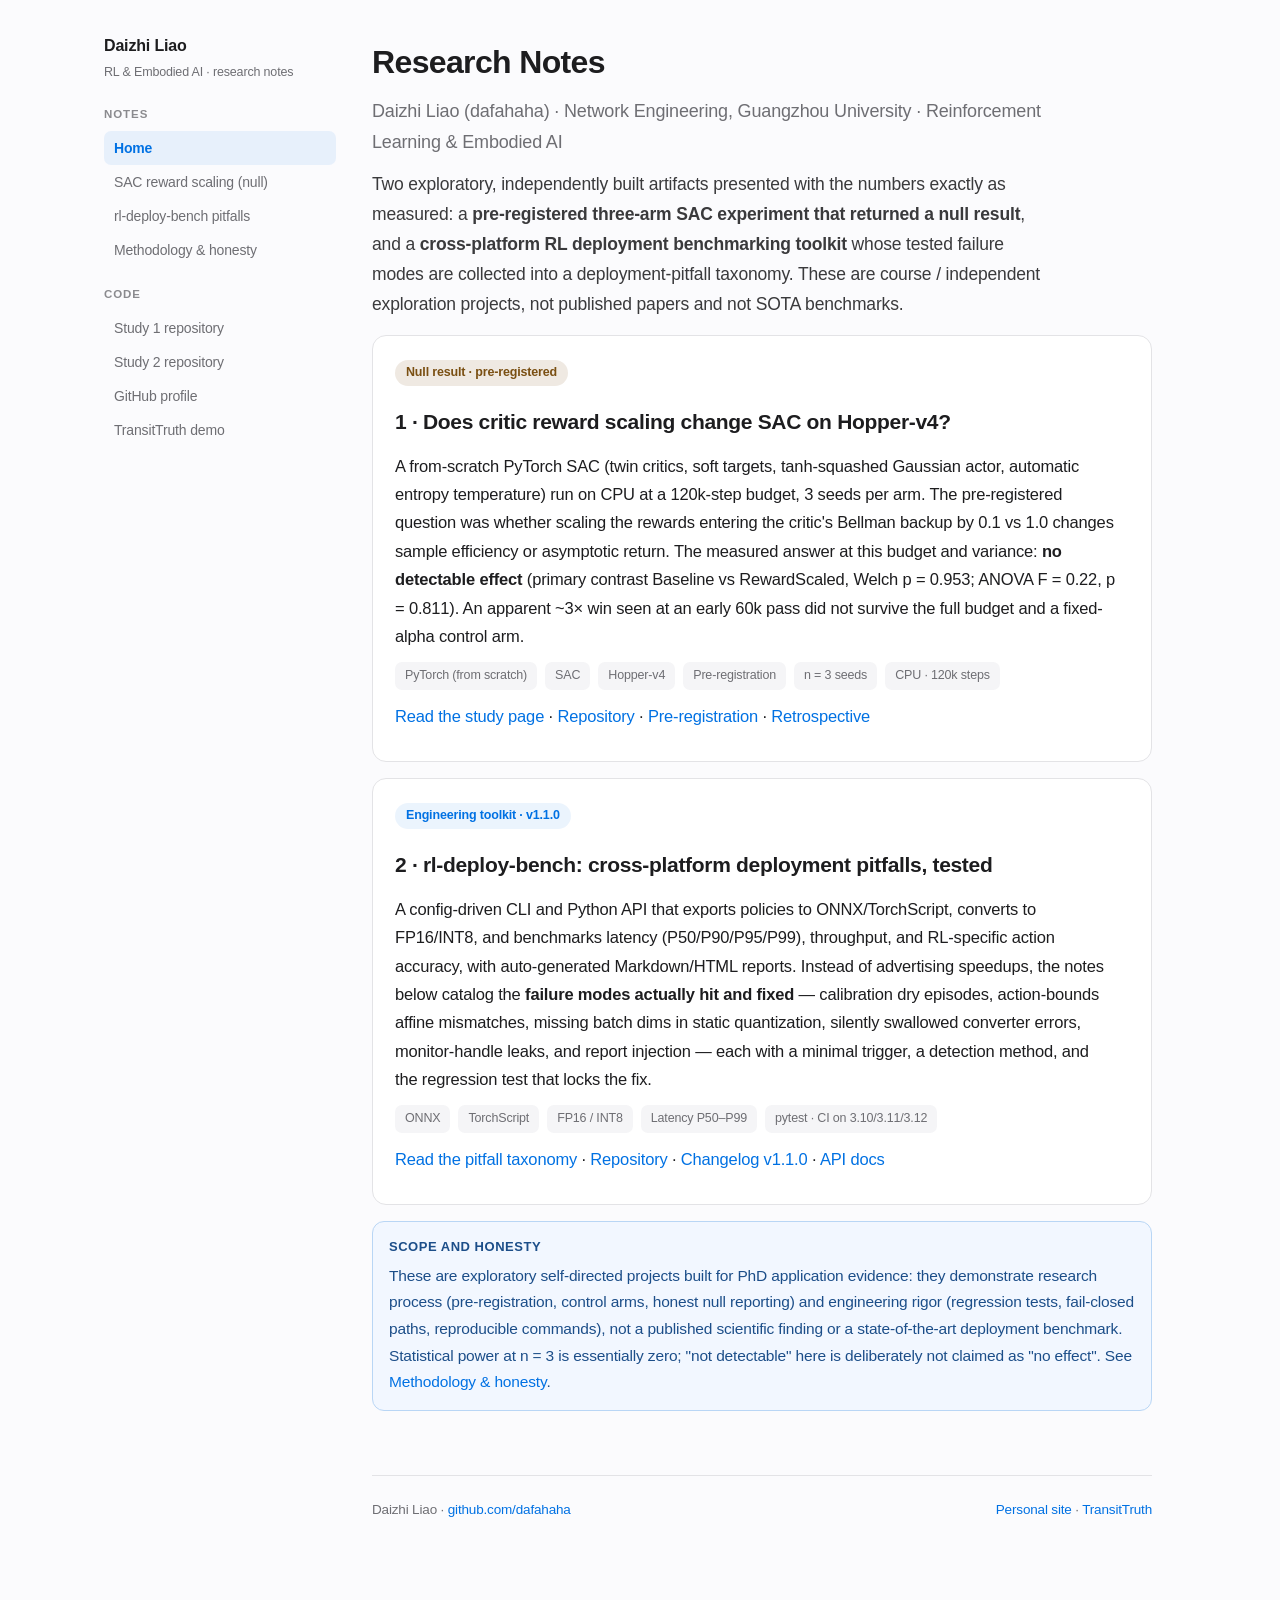
==== docs/index.html @ 6b0fac06 "Add zero-build static research notes site under docs/ - Home, pre-registered SAC null-result page, r" ====
<!DOCTYPE html>
<html lang="en">
<head>
<meta charset="utf-8">
<meta name="viewport" content="width=device-width, initial-scale=1">
<title>Daizhi Liao — RL &amp; Embodied AI Research Notes</title>
<meta name="description" content="Honest exploratory research notes by Daizhi Liao (dafahaha): a pre-registered SAC reward-scaling null result on Hopper-v4, and a cross-platform RL deployment benchmarking toolkit with a tested pitfall taxonomy.">
<link rel="stylesheet" href="assets/style.css">
</head>
<body>
<div class="layout">

<aside class="sidebar">
  <a class="brand" href="index.html">Daizhi Liao<small>RL &amp; Embodied AI · research notes</small></a>
  <nav>
    <div class="group">Notes</div>
    <a href="index.html" class="active">Home</a>
    <a href="sac-reward-scaling.html">SAC reward scaling (null)</a>
    <a href="deploy-bench.html">rl-deploy-bench pitfalls</a>
    <a href="methodology.html">Methodology &amp; honesty</a>
    <div class="group">Code</div>
    <a href="https://github.com/dafahaha/embodied-offpolicy-study" target="_blank" rel="noopener">Study 1 repository</a>
    <a href="https://github.com/dafahaha/rl-deploy-bench" target="_blank" rel="noopener">Study 2 repository</a>
    <a href="https://github.com/dafahaha" target="_blank" rel="noopener">GitHub profile</a>
    <a href="https://dafahaha.github.io/transit-truth/" target="_blank" rel="noopener">TransitTruth demo</a>
  </nav>
</aside>

<main class="content">

<header>
  <h1>Research Notes</h1>
  <p class="subtitle">Daizhi Liao (dafahaha) · Network Engineering, Guangzhou University · Reinforcement Learning &amp; Embodied AI</p>
  <p class="lead">
    Two exploratory, independently built artifacts presented with the numbers exactly as
    measured: a <strong>pre-registered three-arm SAC experiment that returned a null result</strong>,
    and a <strong>cross-platform RL deployment benchmarking toolkit</strong> whose tested failure
    modes are collected into a deployment-pitfall taxonomy. These are course / independent
    exploration projects, not published papers and not SOTA benchmarks.
  </p>
</header>

<section class="card" id="study1">
  <span class="pill null">Null result · pre-registered</span>
  <h2 style="margin-top:10px;">1 · Does critic reward scaling change SAC on Hopper-v4?</h2>
  <p>
    A from-scratch PyTorch SAC (twin critics, soft targets, tanh-squashed Gaussian actor,
    automatic entropy temperature) run on CPU at a 120k-step budget, 3 seeds per arm. The
    pre-registered question was whether scaling the rewards entering the critic's Bellman
    backup by 0.1 vs 1.0 changes sample efficiency or asymptotic return. The measured answer
    at this budget and variance: <strong>no detectable effect</strong> (primary contrast
    Baseline vs RewardScaled, Welch p = 0.953; ANOVA F = 0.22, p = 0.811). An apparent ~3&times;
    win seen at an early 60k pass did not survive the full budget and a fixed-alpha control arm.
  </p>
  <div class="chips">
    <span class="chip">PyTorch (from scratch)</span><span class="chip">SAC</span>
    <span class="chip">Hopper-v4</span><span class="chip">Pre-registration</span>
    <span class="chip">n = 3 seeds</span><span class="chip">CPU · 120k steps</span>
  </div>
  <p>
    <a href="sac-reward-scaling.html">Read the study page</a> ·
    <a href="https://github.com/dafahaha/embodied-offpolicy-study" target="_blank" rel="noopener">Repository</a> ·
    <a href="https://github.com/dafahaha/embodied-offpolicy-study/blob/main/PRE_REGISTRATION.md" target="_blank" rel="noopener">Pre-registration</a> ·
    <a href="https://github.com/dafahaha/embodied-offpolicy-study/blob/main/RESEARCH_RETRO.md" target="_blank" rel="noopener">Retrospective</a>
  </p>
</section>

<section class="card" id="study2">
  <span class="pill tool">Engineering toolkit · v1.1.0</span>
  <h2 style="margin-top:10px;">2 · rl-deploy-bench: cross-platform deployment pitfalls, tested</h2>
  <p>
    A config-driven CLI and Python API that exports policies to ONNX/TorchScript, converts to
    FP16/INT8, and benchmarks latency (P50/P90/P95/P99), throughput, and RL-specific action
    accuracy, with auto-generated Markdown/HTML reports. Instead of advertising speedups, the
    notes below catalog the <strong>failure modes actually hit and fixed</strong> — calibration
    dry episodes, action-bounds affine mismatches, missing batch dims in static quantization,
    silently swallowed converter errors, monitor-handle leaks, and report injection — each with
    a minimal trigger, a detection method, and the regression test that locks the fix.
  </p>
  <div class="chips">
    <span class="chip">ONNX</span><span class="chip">TorchScript</span>
    <span class="chip">FP16 / INT8</span><span class="chip">Latency P50–P99</span>
    <span class="chip">pytest · CI on 3.10/3.11/3.12</span>
  </div>
  <p>
    <a href="deploy-bench.html">Read the pitfall taxonomy</a> ·
    <a href="https://github.com/dafahaha/rl-deploy-bench" target="_blank" rel="noopener">Repository</a> ·
    <a href="https://github.com/dafahaha/rl-deploy-bench/blob/main/CHANGELOG.md" target="_blank" rel="noopener">Changelog v1.1.0</a> ·
    <a href="https://github.com/dafahaha/rl-deploy-bench/blob/main/API.md" target="_blank" rel="noopener">API docs</a>
  </p>
</section>

<div class="callout note">
  <span class="tag">Scope and honesty</span>
  These are exploratory self-directed projects built for PhD application evidence: they demonstrate
  research process (pre-registration, control arms, honest null reporting) and engineering rigor
  (regression tests, fail-closed paths, reproducible commands), not a published scientific finding
  or a state-of-the-art deployment benchmark. Statistical power at n = 3 is essentially zero;
  "not detectable" here is deliberately not claimed as "no effect". See
  <a href="methodology.html">Methodology &amp; honesty</a>.
</div>

<footer>
  <span>Daizhi Liao · <a href="https://github.com/dafahaha" target="_blank" rel="noopener">github.com/dafahaha</a></span>
  <span><a href="https://dafahaha.github.io/" target="_blank" rel="noopener">Personal site</a> ·
    <a href="https://github.com/dafahaha/transit-truth" target="_blank" rel="noopener">TransitTruth</a></span>
</footer>

</main>
</div>
</body>
</html>
---- docs/assets/style.css ----
/* Academic notes site — light, clean, no dark theme, no emoji styling. */
:root{
  --ink:#1d1d1f;
  --sub:#6e6e73;
  --faint:#8a8a8e;
  --bg:#fbfbfd;
  --card:#ffffff;
  --code-bg:#f5f5f7;
  --line:#e3e3e6;
  --accent:#0071e3;
  --accent-soft:rgba(0,113,227,.08);
  --warn-bg:#fff7ed;
  --warn-line:#f0c98a;
  --warn-ink:#7a4f12;
  --note-bg:#f2f7ff;
  --note-line:#b9d6f5;
  --note-ink:#1c4e89;
  --ok-bg:#f2faf4;
  --ok-line:#bfe3c8;
  --ok-ink:#1d7d34;
  --mono:"SF Mono",Menlo,Consolas,"Liberation Mono",monospace;
}
*{box-sizing:border-box;margin:0;padding:0;}
html{scroll-behavior:smooth;-webkit-text-size-adjust:100%;}
body{
  background:var(--bg);color:var(--ink);
  font-family:-apple-system,BlinkMacSystemFont,"SF Pro Text","SF Pro Display",
    "Segoe UI",Roboto,"Helvetica Neue",Arial,"PingFang SC","Microsoft YaHei",sans-serif;
  line-height:1.72;font-size:16.5px;letter-spacing:-0.01em;
  -webkit-font-smoothing:antialiased;-moz-osx-font-smoothing:grayscale;
}
a{color:var(--accent);text-decoration:none;}
a:hover{text-decoration:underline;}

/* ---------- layout ---------- */
.layout{display:flex;max-width:1120px;margin:0 auto;gap:36px;padding:0 24px;}
.sidebar{
  width:232px;flex:0 0 232px;position:sticky;top:0;height:100vh;
  overflow-y:auto;padding:32px 0 48px;
}
.content{flex:1 1 auto;max-width:780px;padding:36px 0 96px;min-width:0;}
.sidebar .brand{font-weight:700;font-size:16px;color:var(--ink);display:block;margin-bottom:4px;}
.sidebar .brand small{display:block;font-weight:500;font-size:12.5px;color:var(--sub);margin-top:2px;}
.sidebar nav{margin-top:22px;}
.sidebar nav .group{font-size:11.5px;font-weight:600;letter-spacing:.08em;text-transform:uppercase;color:var(--faint);margin:18px 0 6px;}
.sidebar nav a{display:block;color:var(--sub);font-size:14px;padding:5px 10px;border-radius:7px;}
.sidebar nav a:hover{background:var(--code-bg);text-decoration:none;color:var(--ink);}
.sidebar nav a.active{color:var(--accent);background:var(--accent-soft);font-weight:600;}
.sidebar nav a.sub{padding-left:22px;font-size:13.5px;}

/* ---------- typography ---------- */
h1{font-size:32px;line-height:1.18;font-weight:700;letter-spacing:-0.02em;margin:8px 0 14px;}
h2{font-size:21px;font-weight:700;letter-spacing:-0.015em;margin:40px 0 12px;padding-top:8px;}
h3{font-size:17px;font-weight:650;margin:26px 0 8px;}
p{margin:11px 0;max-width:720px;}
ul,ol{margin:10px 0 10px 22px;max-width:720px;}
li{margin:6px 0;}
strong{font-weight:650;}
.subtitle{font-size:18px;color:var(--sub);margin:6px 0;}
.meta{font-size:13.5px;color:var(--faint);margin:6px 0 18px;}
.lead{font-size:17.5px;color:#3a3a3c;max-width:680px;}

/* ---------- components ---------- */
.card{background:var(--card);border:1px solid var(--line);border-radius:14px;padding:20px 22px;margin:16px 0;}
.grid2{display:grid;grid-template-columns:1fr 1fr;gap:14px;}
@media(max-width:900px){.grid2{grid-template-columns:1fr;}}
.callout{border-radius:12px;padding:14px 16px;margin:16px 0;font-size:15.5px;border:1px solid;}
.callout.note{background:var(--note-bg);border-color:var(--note-line);color:var(--note-ink);}
.callout.warn{background:var(--warn-bg);border-color:var(--warn-line);color:var(--warn-ink);}
.callout.ok{background:var(--ok-bg);border-color:var(--ok-line);color:var(--ok-ink);}
.callout .tag{font-weight:700;display:block;margin-bottom:4px;font-size:13px;letter-spacing:.04em;text-transform:uppercase;}
table{border-collapse:collapse;width:100%;max-width:720px;margin:14px 0;font-size:15px;}
th,td{text-align:left;padding:9px 12px;border-bottom:1px solid var(--line);vertical-align:top;}
th{font-weight:600;color:var(--sub);font-size:13px;letter-spacing:.02em;}
td.num,th.num{text-align:right;font-variant-numeric:tabular-nums;}
code{font-family:var(--mono);font-size:.85em;background:var(--code-bg);padding:1.5px 6px;border-radius:5px;}
pre{background:var(--code-bg);border:1px solid var(--line);border-radius:12px;padding:16px 18px;overflow-x:auto;margin:14px 0;}
pre code{background:none;padding:0;font-size:13.5px;line-height:1.6;}
figure{margin:18px 0;}
figure img{max-width:100%;border:1px solid var(--line);border-radius:12px;background:#fff;}
figcaption{font-size:13.5px;color:var(--sub);margin-top:8px;}
.chips{display:flex;flex-wrap:wrap;gap:8px;margin:12px 0;}
.chip{font-size:12.5px;color:var(--sub);background:var(--code-bg);border-radius:7px;padding:3px 10px;}
.pill{display:inline-block;font-size:12.5px;font-weight:600;border-radius:999px;padding:2px 11px;}
.pill.null{background:rgba(122,79,18,.12);color:var(--warn-ink);}
.pill.tool{background:var(--accent-soft);color:var(--accent);}
.pill.explore{background:rgba(110,110,115,.12);color:var(--sub);}
.toc-anchor{scroll-margin-top:24px;}
.src{font-size:13px;color:var(--faint);}
.src code{font-size:12px;}
.eq{
  text-align:center;font-style:italic;font-size:18px;
  margin:18px 0;padding:14px 18px;background:var(--card);
  border:1px solid var(--line);border-radius:12px;overflow-x:auto;white-space:nowrap;
}
.eq sub{font-style:normal;}
footer{margin-top:64px;padding-top:22px;border-top:1px solid var(--line);font-size:13.5px;color:var(--sub);display:flex;flex-wrap:wrap;gap:12px;justify-content:space-between;}

/* ---------- pitfall taxonomy cards ---------- */
.pitfall{background:var(--card);border:1px solid var(--line);border-radius:14px;padding:18px 20px;margin:14px 0;}
.pitfall h3{margin-top:0;}
.pitfall .row{display:grid;grid-template-columns:130px 1fr;gap:8px 16px;font-size:15px;margin:8px 0;}
.pitfall .row b{color:var(--sub);font-weight:600;font-size:13.5px;padding-top:2px;}
@media(max-width:700px){.pitfall .row{grid-template-columns:1fr;gap:2px;}}

/* ---------- mobile ---------- */
@media(max-width:860px){
  .layout{flex-direction:column;gap:0;padding:0 18px;}
  .sidebar{position:static;width:auto;flex:none;height:auto;border-bottom:1px solid var(--line);padding:18px 0;}
  .sidebar nav{display:flex;flex-wrap:wrap;gap:4px;}
  .sidebar nav .group{width:100%;margin:10px 0 2px;}
  .sidebar nav a{padding:5px 10px;}
  h1{font-size:27px;}
}
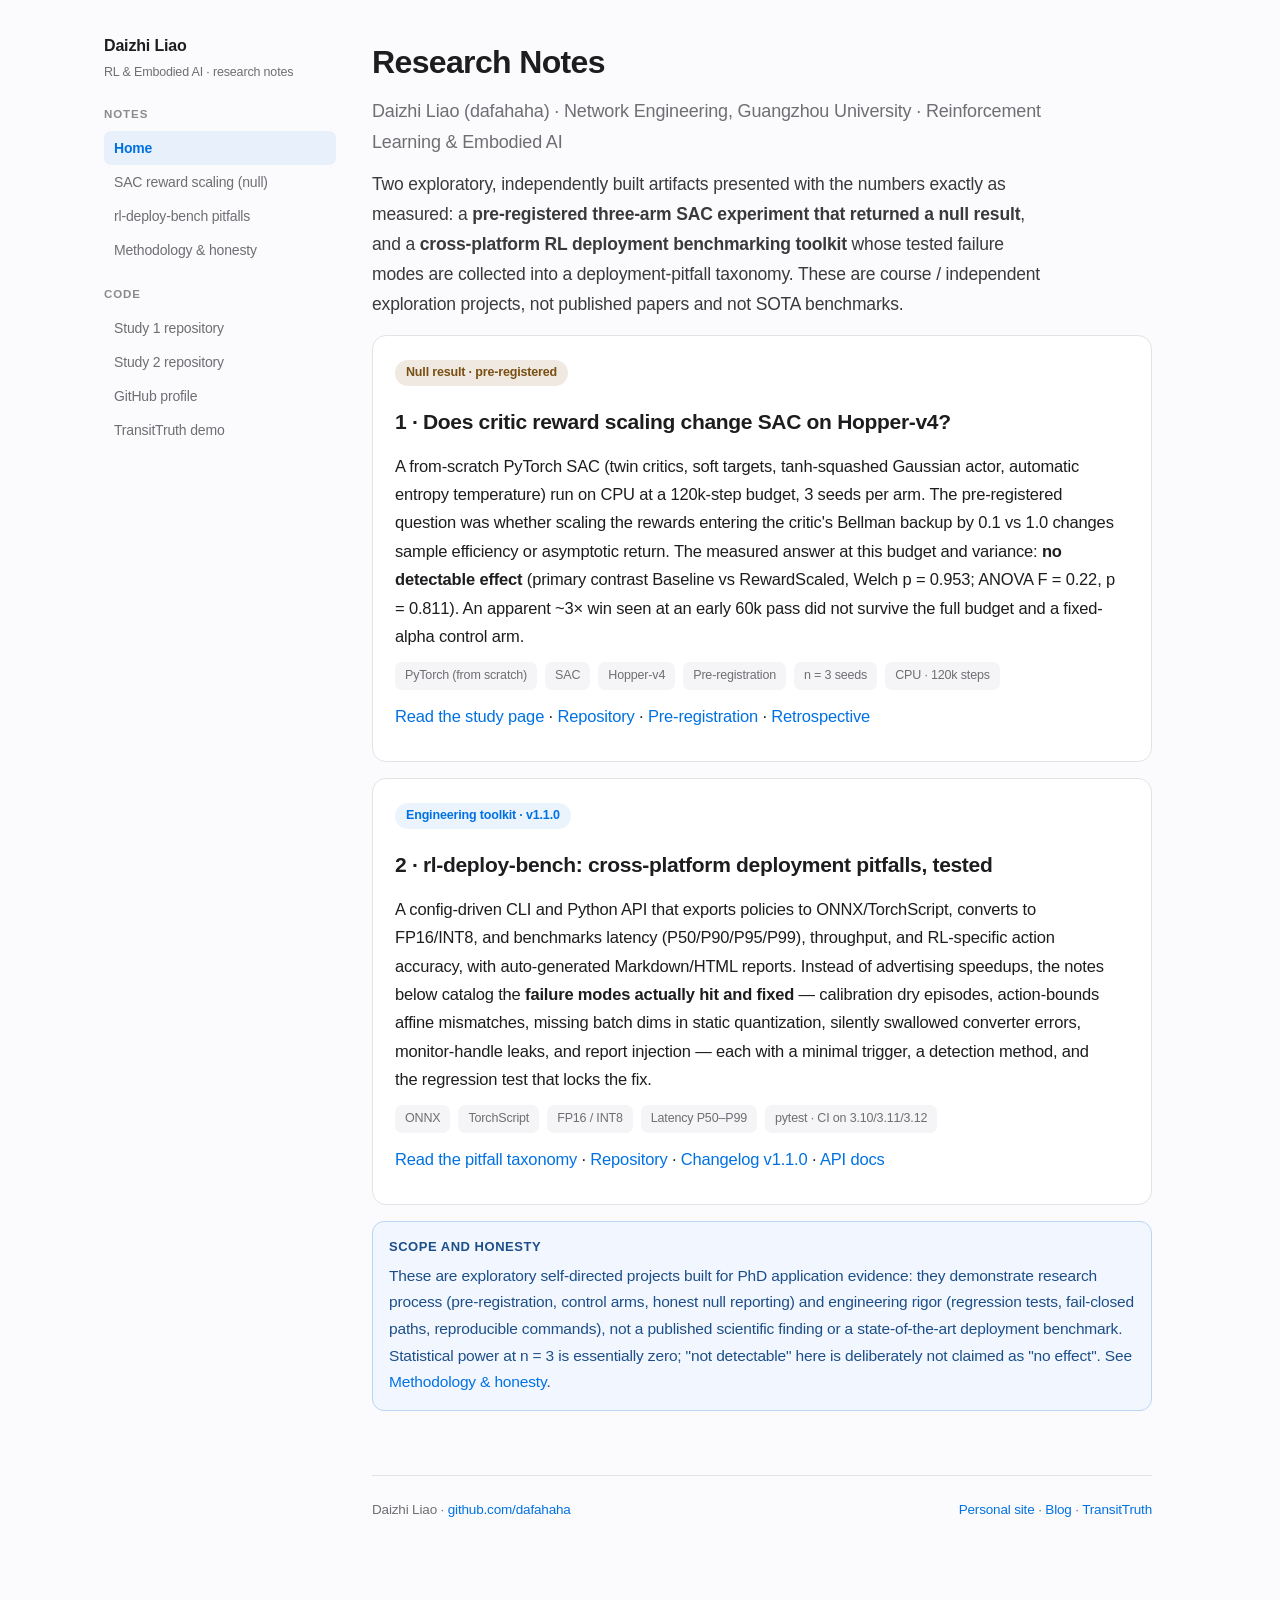
==== commit e15c01f4: "docs: add blog cross-link on notes home and record Pages status in audit note" ====
--- a/docs/index.html
+++ b/docs/index.html
@@ -103,6 +103,7 @@
 <footer>
   <span>Daizhi Liao · <a href="https://github.com/dafahaha" target="_blank" rel="noopener">github.com/dafahaha</a></span>
   <span><a href="https://dafahaha.github.io/" target="_blank" rel="noopener">Personal site</a> ·
+    <a href="https://dafahaha.github.io/blog/" target="_blank" rel="noopener">Blog</a> ·
     <a href="https://github.com/dafahaha/transit-truth" target="_blank" rel="noopener">TransitTruth</a></span>
 </footer>
 
